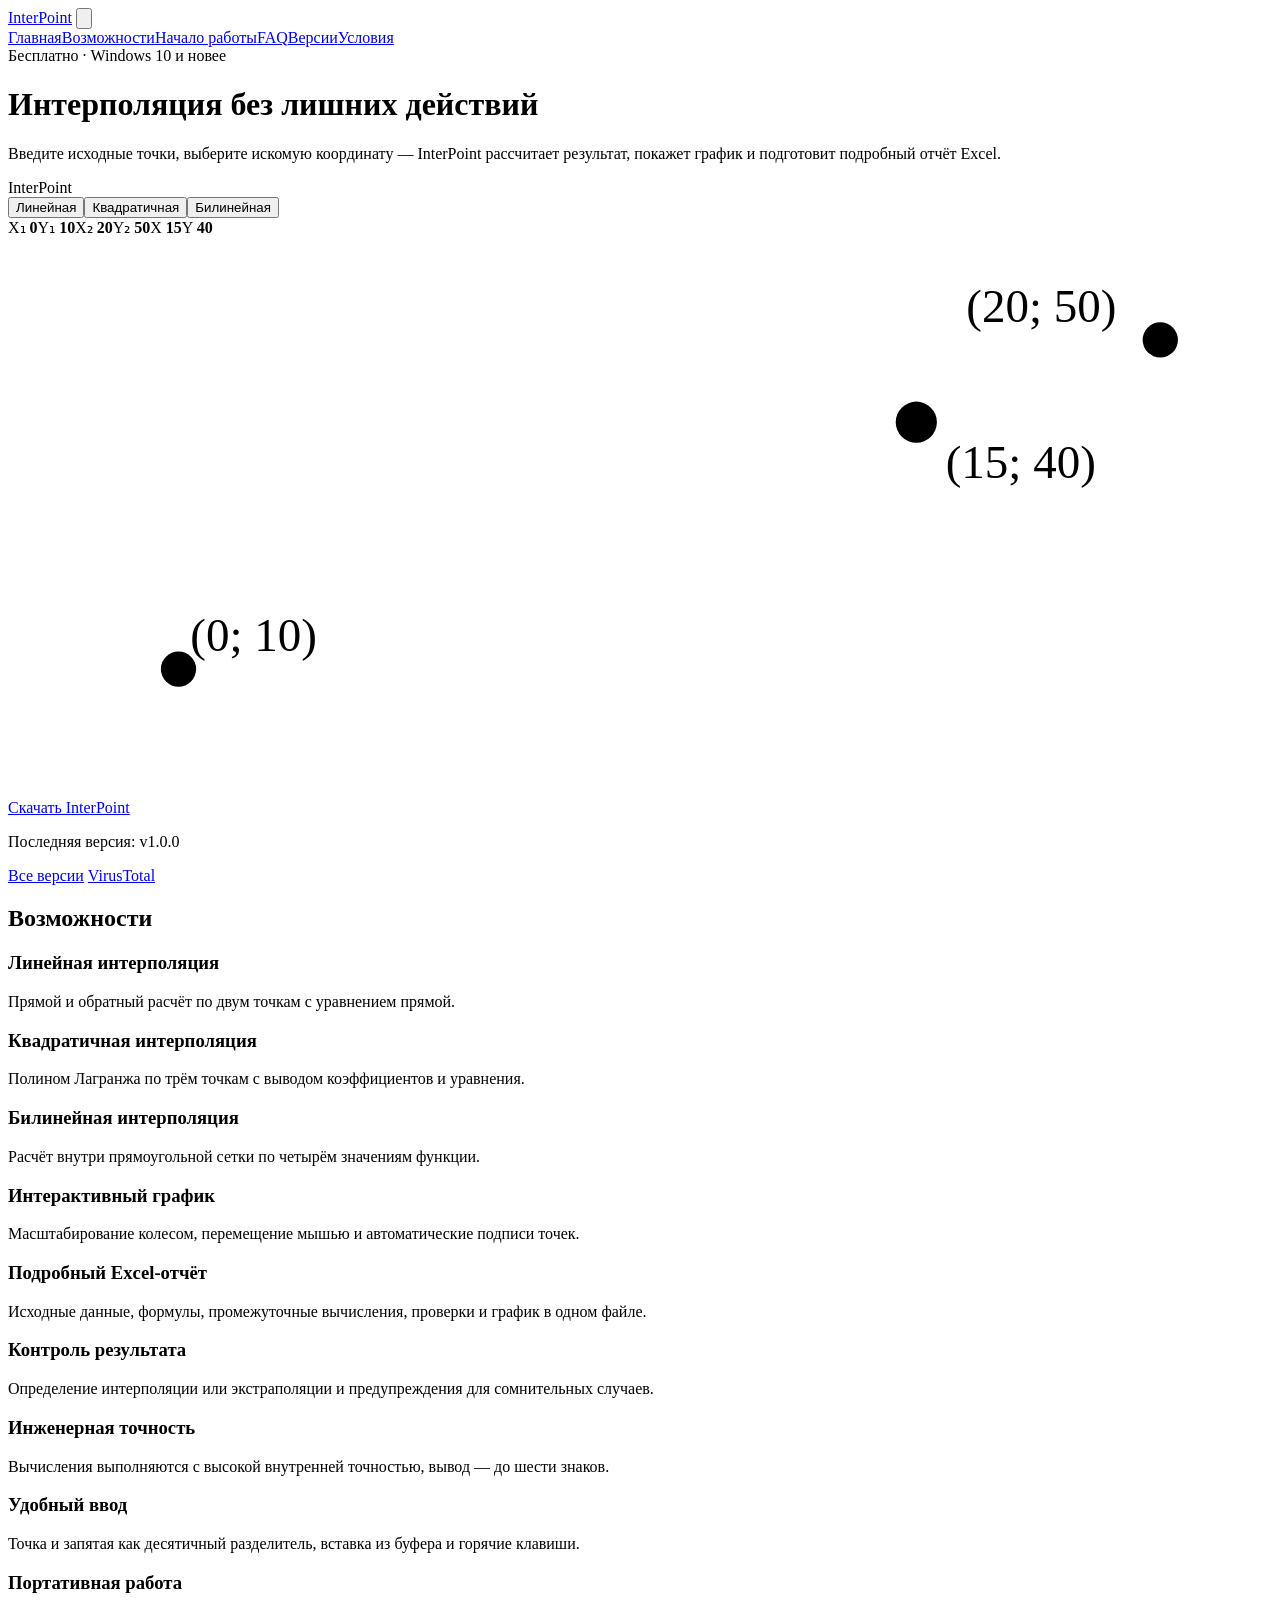
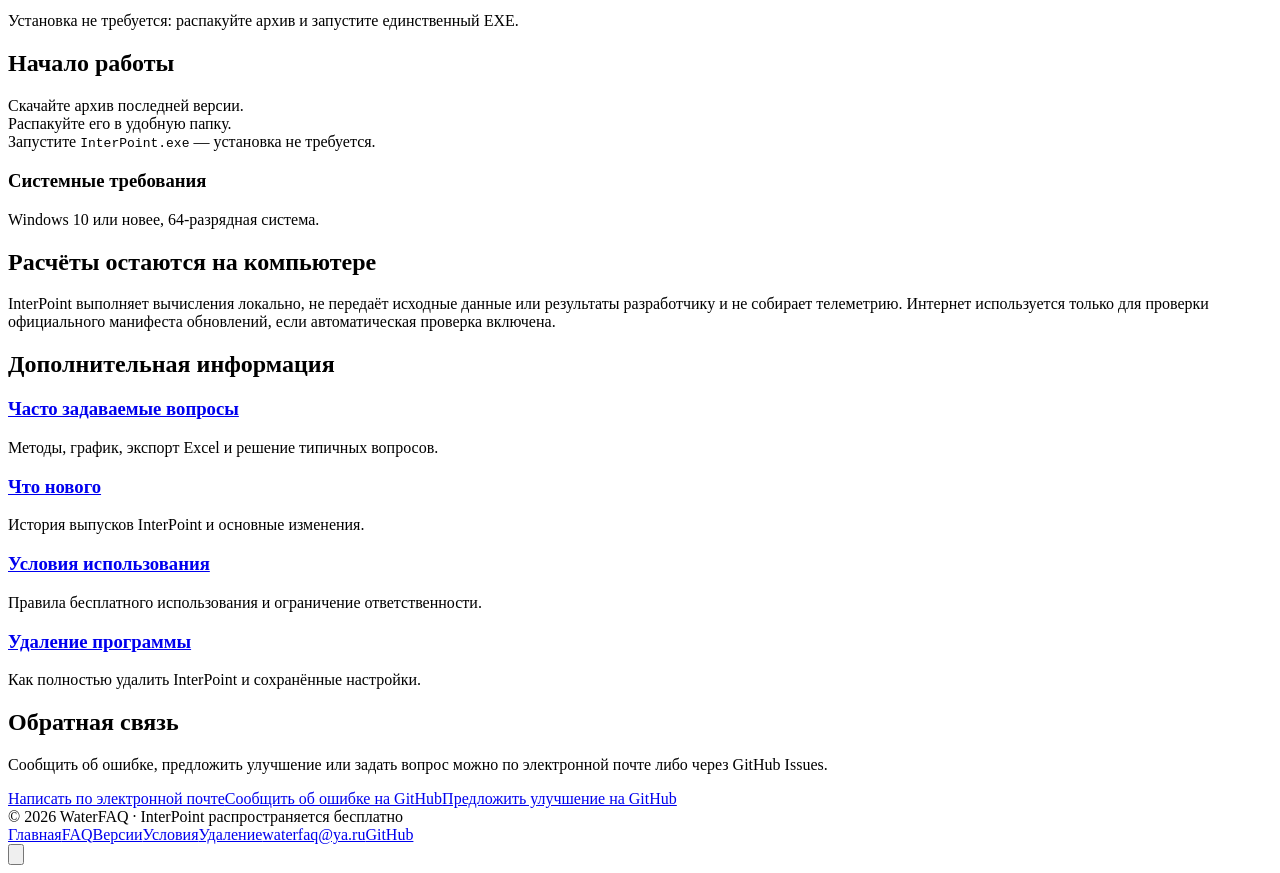
==== index.html @ ad7ce95d "Добавлены основные файлы сайта" ====
<!doctype html>
<html lang="ru">
<head>
  <meta charset="utf-8">
  <meta name="viewport" content="width=device-width,initial-scale=1,viewport-fit=cover">
  <meta name="description" content="InterPoint — бесплатный калькулятор линейной, квадратичной и билинейной интерполяции для Windows с графиком и экспортом расчёта в Excel.">
  <meta name="theme-color" content="#eef5ff" media="(prefers-color-scheme: light)">
  <meta name="theme-color" content="#151b27" media="(prefers-color-scheme: dark)">
  <meta property="og:type" content="website">
  <meta property="og:title" content="InterPoint — калькулятор интерполяции">
  <meta property="og:description" content="Линейная, квадратичная и билинейная интерполяция, наглядный график и подробный отчёт Excel.">
  <meta property="og:url" content="https://water-faq.github.io/InterPoint/">
  <meta property="og:image" content="https://water-faq.github.io/InterPoint/assets/images/social-preview.png">
  <link rel="icon" type="image/png" sizes="32x32" href="assets/icons/icon-32.png">
  <link rel="apple-touch-icon" sizes="180x180" href="assets/icons/apple-touch-icon.png">
  <link rel="manifest" href="site.webmanifest">
  <link rel="stylesheet" href="assets/css/styles.css?v=1">
  <title>InterPoint — калькулятор интерполяции</title>
</head>
<body>
  <header class="site-header"><div class="wrap top">
    <a class="logo interpoint-logo" href="#" aria-label="InterPoint — наверх"><img src="assets/icons/icon-192.png" alt=""><span>InterPoint</span></a>
    <button class="menu-toggle" type="button" aria-label="Открыть меню" aria-expanded="false" aria-controls="site-navigation"><svg class="icon-menu" viewBox="0 0 24 24" fill="none" stroke="currentColor" stroke-width="2" stroke-linecap="round"><path d="M4 7h16M4 12h16M4 17h16"/></svg><svg class="icon-close" viewBox="0 0 24 24" fill="none" stroke="currentColor" stroke-width="2" stroke-linecap="round"><path d="M6 6l12 12M18 6L6 18"/></svg></button>
    <nav id="site-navigation" class="nav" aria-label="Основная навигация"><a href="index.html" aria-current="page">Главная</a><a href="#features">Возможности</a><a href="#start">Начало работы</a><a href="faq.html">FAQ</a><a href="changelog.html">Версии</a><a href="terms.html">Условия</a></nav>
  </div></header>

  <main class="wrap">
    <div class="hero"><div class="hero-content">
      <div class="eyebrow">Бесплатно · Windows 10 и новее</div>
      <h1>Интерполяция без лишних действий</h1>
      <p class="lead">Введите исходные точки, выберите искомую координату — InterPoint рассчитает результат, покажет график и подготовит подробный отчёт Excel.</p>

      <div class="calc-demo interpoint-demo" aria-label="Демонстрация InterPoint">
        <div class="demo-toolbar"><span class="demo-app"><img src="assets/icons/icon-32.png" alt="">InterPoint</span><div class="demo-tabs" role="tablist" aria-label="Режим демонстрации"><button type="button" role="tab" aria-selected="true" data-interpoint-mode="linear">Линейная</button><button type="button" role="tab" aria-selected="false" data-interpoint-mode="quadratic">Квадратичная</button><button type="button" role="tab" aria-selected="false" data-interpoint-mode="bilinear">Билинейная</button></div></div>
        <div class="demo-body">
          <div class="demo-values" data-interpoint-values><span>X₁ <b>0</b></span><span>Y₁ <b>10</b></span><span>X₂ <b>20</b></span><span>Y₂ <b>50</b></span><span class="demo-target">X <b>15</b></span><span class="demo-result-value">Y <b>40</b></span></div>
          <svg class="demo-chart" data-interpoint-chart viewBox="0 0 430 190" role="img" aria-label="График линейной интерполяции"><path class="chart-grid" d="M45 22V160M45 160H410M45 125H410M45 90H410M45 55H410M135 22V160M225 22V160M315 22V160M405 22V160"/><path class="chart-line" d="M58 147L392 35"/><circle cx="58" cy="147" r="6"/><circle cx="392" cy="35" r="6"/><circle class="chart-target" cx="309" cy="63" r="7"/><text x="62" y="141">(0; 10)</text><text x="319" y="82">(15; 40)</text><text x="326" y="29">(20; 50)</text></svg>
        </div>
      </div>

      <div class="hero-actions">
        <div class="download-group"><a id="download" class="button" href="https://github.com/Water-FAQ/InterPoint/releases/latest/download/InterPoint.zip">Скачать InterPoint</a><p id="version" class="meta">Последняя версия: v1.0.0</p></div>
        <a class="button secondary" href="changelog.html">Все версии</a>
        <a class="button secondary virustotal-button" href="https://www.virustotal.com/gui/file/0685c42fb659fcc0776ff8410918f7ebf885d155453a8ee5a3f4abb570f7c36a?nocache=1" target="_blank" rel="noopener noreferrer">VirusTotal</a>
      </div>
    </div></div>

    <section id="features"><h2>Возможности</h2><div class="grid">
      <article class="card"><h3>Линейная интерполяция</h3><p>Прямой и обратный расчёт по двум точкам с уравнением прямой.</p></article>
      <article class="card"><h3>Квадратичная интерполяция</h3><p>Полином Лагранжа по трём точкам с выводом коэффициентов и уравнения.</p></article>
      <article class="card"><h3>Билинейная интерполяция</h3><p>Расчёт внутри прямоугольной сетки по четырём значениям функции.</p></article>
      <article class="card"><h3>Интерактивный график</h3><p>Масштабирование колесом, перемещение мышью и автоматические подписи точек.</p></article>
      <article class="card"><h3>Подробный Excel-отчёт</h3><p>Исходные данные, формулы, промежуточные вычисления, проверки и график в одном файле.</p></article>
      <article class="card"><h3>Контроль результата</h3><p>Определение интерполяции или экстраполяции и предупреждения для сомнительных случаев.</p></article>
      <article class="card"><h3>Инженерная точность</h3><p>Вычисления выполняются с высокой внутренней точностью, вывод — до шести знаков.</p></article>
      <article class="card"><h3>Удобный ввод</h3><p>Точка и запятая как десятичный разделитель, вставка из буфера и горячие клавиши.</p></article>
      <article class="card"><h3>Портативная работа</h3><p>Установка не требуется: распакуйте архив и запустите единственный EXE.</p></article>
    </div></section>

    <section id="start"><h2>Начало работы</h2><div class="info">
      <div class="card steps"><div class="step"><span>Скачайте архив последней версии.</span></div><div class="step"><span>Распакуйте его в удобную папку.</span></div><div class="step"><span>Запустите <code>InterPoint.exe</code> — установка не требуется.</span></div></div>
      <div class="card"><h3>Системные требования</h3><p>Windows 10 или новее, 64-разрядная система.</p></div>
    </div></section>

    <section id="privacy"><h2>Расчёты остаются на компьютере</h2><div class="card"><p>InterPoint выполняет вычисления локально, не передаёт исходные данные или результаты разработчику и не собирает телеметрию. Интернет используется только для проверки официального манифеста обновлений, если автоматическая проверка включена.</p></div></section>

    <section id="more"><h2>Дополнительная информация</h2><div class="link-grid">
      <article class="card"><h3><a href="faq.html">Часто задаваемые вопросы</a></h3><p>Методы, график, экспорт Excel и решение типичных вопросов.</p></article>
      <article class="card"><h3><a href="changelog.html">Что нового</a></h3><p>История выпусков InterPoint и основные изменения.</p></article>
      <article class="card"><h3><a href="terms.html">Условия использования</a></h3><p>Правила бесплатного использования и ограничение ответственности.</p></article>
      <article class="card"><h3><a href="uninstall.html">Удаление программы</a></h3><p>Как полностью удалить InterPoint и сохранённые настройки.</p></article>
    </div></section>

    <section id="feedback"><h2>Обратная связь</h2><div class="card"><p>Сообщить об ошибке, предложить улучшение или задать вопрос можно по электронной почте либо через GitHub Issues.</p></div><div class="feedback-actions"><a class="button" href="mailto:waterfaq@ya.ru">Написать по электронной почте</a><a class="button secondary" href="https://github.com/Water-FAQ/InterPoint/issues/new?template=bug_report.yml">Сообщить об ошибке на GitHub</a><a class="button secondary" href="https://github.com/Water-FAQ/InterPoint/issues/new?template=feature_request.yml">Предложить улучшение на GitHub</a></div></section>
  </main>
  <footer class="wrap"><span>© 2026 WaterFAQ · InterPoint распространяется бесплатно</span><nav><a href="index.html">Главная</a><a href="faq.html">FAQ</a><a href="changelog.html">Версии</a><a href="terms.html">Условия</a><a href="uninstall.html">Удаление</a><a href="mailto:waterfaq@ya.ru">waterfaq@ya.ru</a><a href="https://github.com/Water-FAQ/InterPoint">GitHub</a></nav></footer>
  <button class="back-to-top" type="button" aria-label="Наверх" title="Наверх" aria-hidden="true"><svg viewBox="0 0 24 24" fill="none" stroke="currentColor" stroke-width="2.4" stroke-linecap="round" stroke-linejoin="round"><path d="M5 11l7-7 7 7M12 4v16"/></svg></button>
  <script>fetch('update.json',{cache:'no-store'}).then(r=>r.ok?r.json():Promise.reject()).then(m=>{if(m.version)document.getElementById('version').textContent='Последняя версия: v'+m.version;if(m.download_url)document.getElementById('download').href=m.download_url}).catch(()=>{});</script>
  <script src="assets/js/site.js?v=1"></script>
</body>
</html>
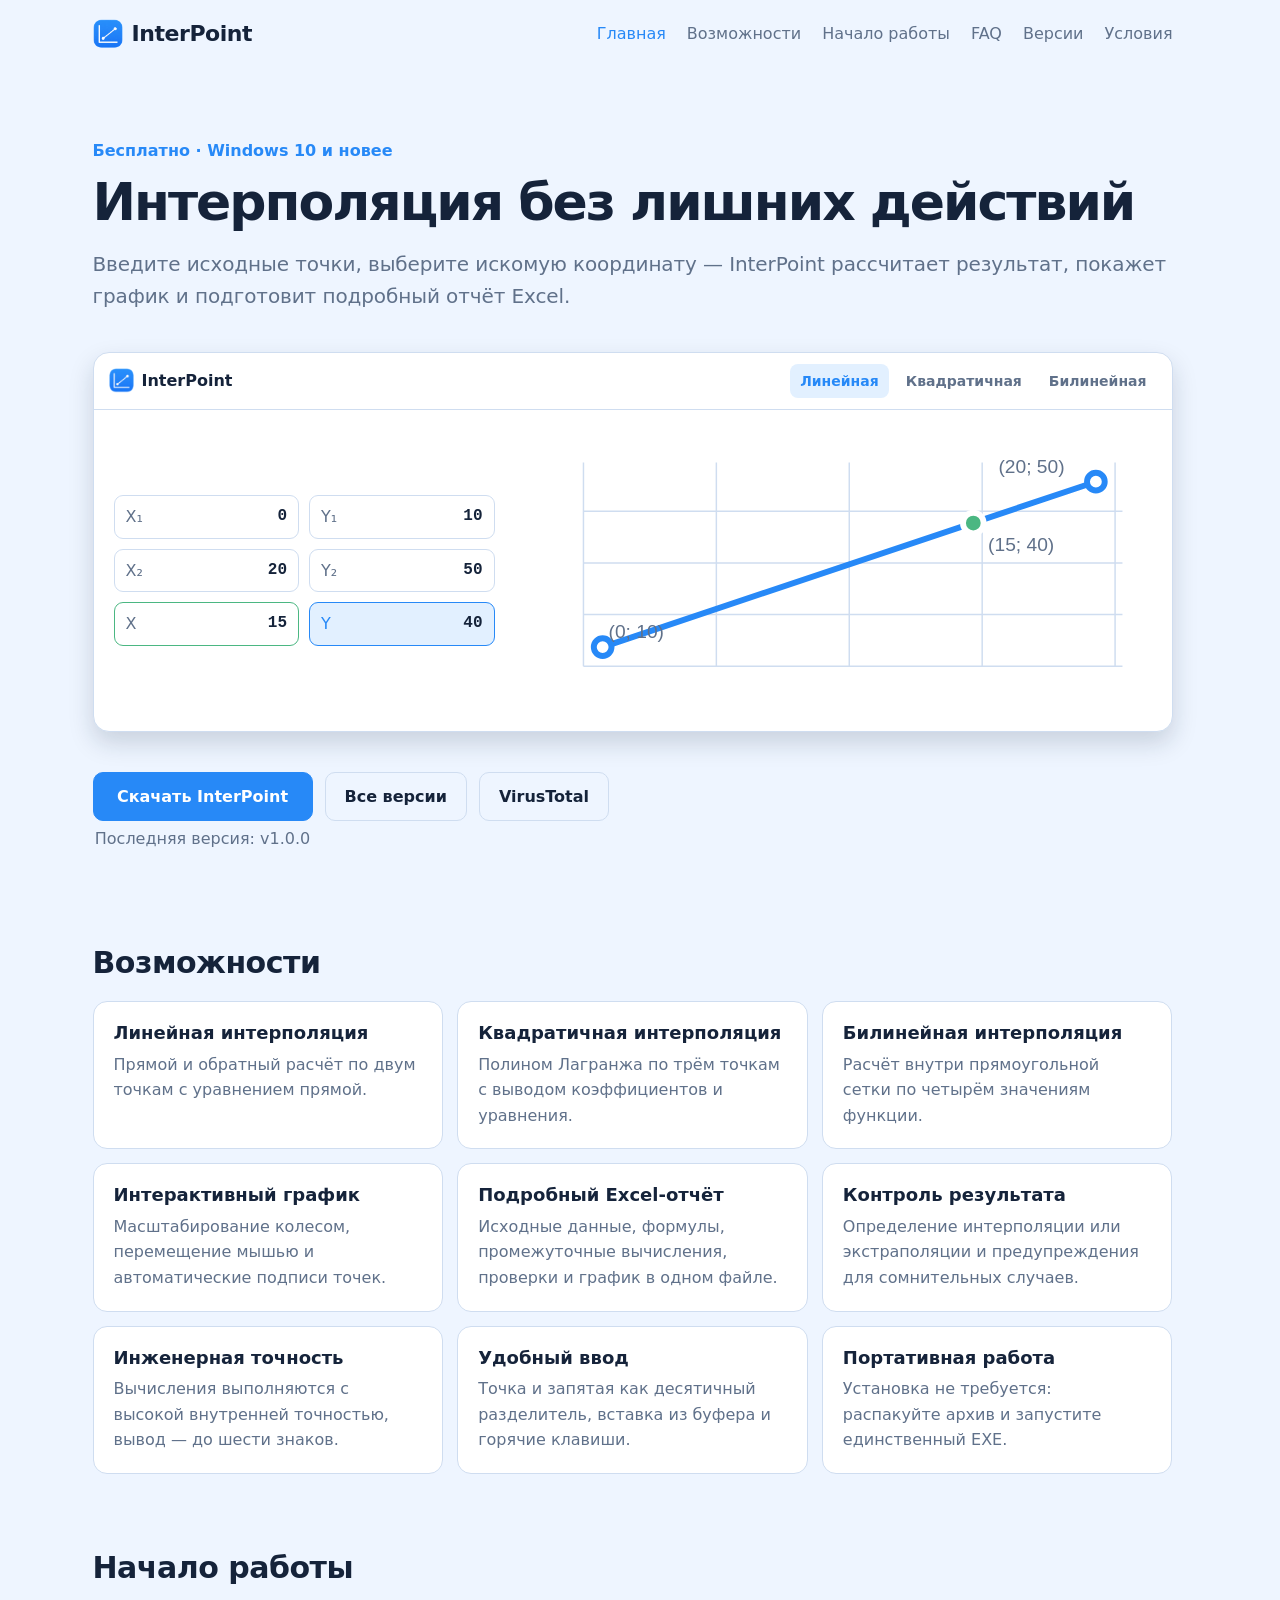
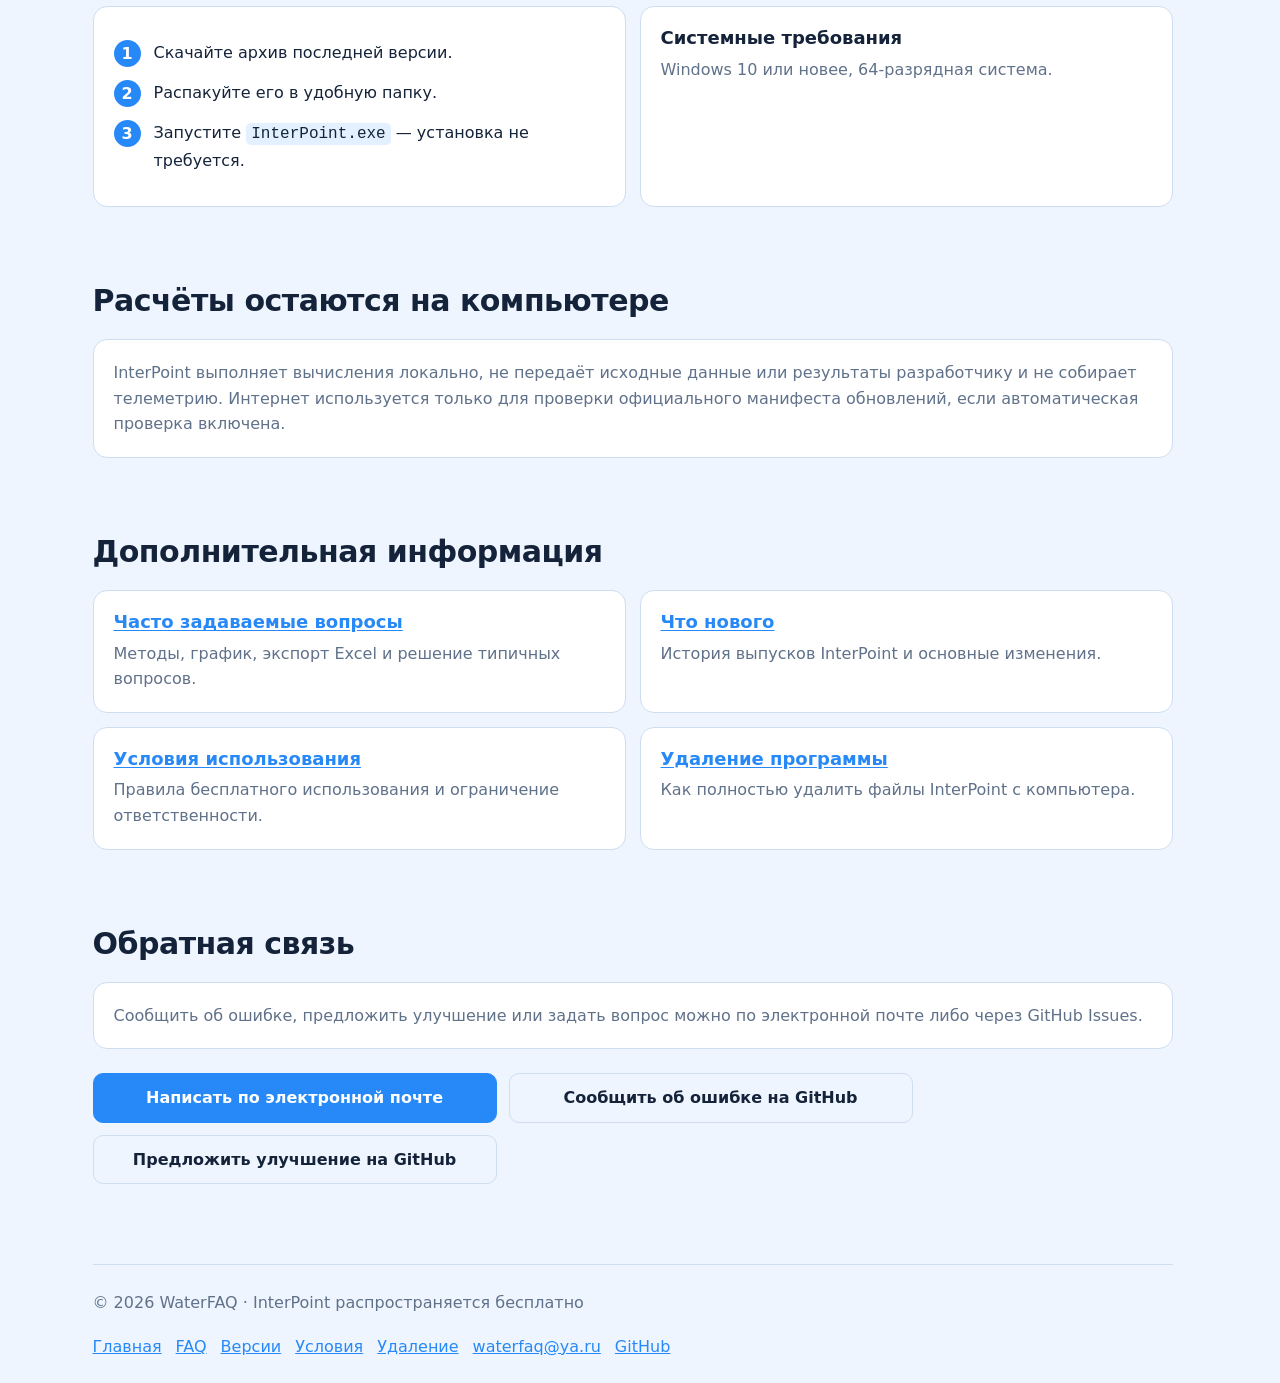
==== commit 91b7b02b: "Исправлена демонстрация графиков" ====
--- a/index.html
+++ b/index.html
@@ -34,7 +34,7 @@
         <div class="demo-toolbar"><span class="demo-app"><img src="assets/icons/icon-32.png" alt="">InterPoint</span><div class="demo-tabs" role="tablist" aria-label="Режим демонстрации"><button type="button" role="tab" aria-selected="true" data-interpoint-mode="linear">Линейная</button><button type="button" role="tab" aria-selected="false" data-interpoint-mode="quadratic">Квадратичная</button><button type="button" role="tab" aria-selected="false" data-interpoint-mode="bilinear">Билинейная</button></div></div>
         <div class="demo-body">
           <div class="demo-values" data-interpoint-values><span>X₁ <b>0</b></span><span>Y₁ <b>10</b></span><span>X₂ <b>20</b></span><span>Y₂ <b>50</b></span><span class="demo-target">X <b>15</b></span><span class="demo-result-value">Y <b>40</b></span></div>
-          <svg class="demo-chart" data-interpoint-chart viewBox="0 0 430 190" role="img" aria-label="График линейной интерполяции"><path class="chart-grid" d="M45 22V160M45 160H410M45 125H410M45 90H410M45 55H410M135 22V160M225 22V160M315 22V160M405 22V160"/><path class="chart-line" d="M58 147L392 35"/><circle cx="58" cy="147" r="6"/><circle cx="392" cy="35" r="6"/><circle class="chart-target" cx="309" cy="63" r="7"/><text x="62" y="141">(0; 10)</text><text x="319" y="82">(15; 40)</text><text x="326" y="29">(20; 50)</text></svg>
+          <svg class="demo-chart" data-interpoint-chart viewBox="0 0 430 190" role="img" aria-label="График линейной интерполяции"><path class="chart-grid" d="M45 22V160M45 160H410M45 125H410M45 90H410M45 55H410M135 22V160M225 22V160M315 22V160M405 22V160"/><path class="chart-line" d="M58 147L392 35"/><circle cx="58" cy="147" r="6"/><circle cx="392" cy="35" r="6"/><circle class="chart-target" cx="309" cy="63" r="7"/><text x="68" y="166">(0; 10)</text><text x="319" y="84">(15; 40)</text><text x="326" y="24">(20; 50)</text></svg>
         </div>
       </div>
 
@@ -68,7 +68,7 @@
       <article class="card"><h3><a href="faq.html">Часто задаваемые вопросы</a></h3><p>Методы, график, экспорт Excel и решение типичных вопросов.</p></article>
       <article class="card"><h3><a href="changelog.html">Что нового</a></h3><p>История выпусков InterPoint и основные изменения.</p></article>
       <article class="card"><h3><a href="terms.html">Условия использования</a></h3><p>Правила бесплатного использования и ограничение ответственности.</p></article>
-      <article class="card"><h3><a href="uninstall.html">Удаление программы</a></h3><p>Как полностью удалить InterPoint и сохранённые настройки.</p></article>
+      <article class="card"><h3><a href="uninstall.html">Удаление программы</a></h3><p>Как полностью удалить файлы InterPoint с компьютера.</p></article>
     </div></section>
 
     <section id="feedback"><h2>Обратная связь</h2><div class="card"><p>Сообщить об ошибке, предложить улучшение или задать вопрос можно по электронной почте либо через GitHub Issues.</p></div><div class="feedback-actions"><a class="button" href="mailto:waterfaq@ya.ru">Написать по электронной почте</a><a class="button secondary" href="https://github.com/Water-FAQ/InterPoint/issues/new?template=bug_report.yml">Сообщить об ошибке на GitHub</a><a class="button secondary" href="https://github.com/Water-FAQ/InterPoint/issues/new?template=feature_request.yml">Предложить улучшение на GitHub</a></div></section>
--- a/assets/css/styles.css
+++ b/assets/css/styles.css
@@ -0,0 +1,598 @@
+:root {
+  color-scheme: light;
+  --bg: #eef5ff;
+  --panel: #ffffff;
+  --field: #f8fafd;
+  --text: #15233a;
+  --muted: #60718a;
+  --border: #cfddf0;
+  --accent: #2789f7;
+  --accent-soft: #e2f0ff;
+  --shadow: #14243a18;
+  --shot-shadow: #14243a2b;
+  --warning: #fff4e5;
+  --warning-text: #9a4b00;
+  --header-height: 68px;
+}
+
+* { box-sizing: border-box; }
+html {
+  min-height: 100%;
+  background: var(--bg);
+  scroll-behavior: smooth;
+  scrollbar-gutter: stable;
+  -webkit-text-size-adjust: 100%;
+  text-size-adjust: 100%;
+}
+body {
+  min-width: 280px;
+  min-height: 100%;
+  margin: 0;
+  background: var(--bg);
+  color: var(--text);
+  font-family: "Segoe UI", system-ui, -apple-system, sans-serif;
+  font-size: 16px;
+  line-height: 1.6;
+  overflow-x: hidden;
+}
+button, input, select { font: inherit; }
+a { color: var(--accent); }
+code {
+  padding: 2px 5px;
+  border-radius: 5px;
+  background: var(--accent-soft);
+  font-family: Consolas, "SFMono-Regular", monospace;
+  overflow-wrap: anywhere;
+}
+.wrap { width: min(1080px, calc(100% - 36px)); margin-inline: auto; }
+
+.site-header { position: relative; z-index: 40; background: var(--bg); }
+.top {
+  display: flex;
+  align-items: center;
+  justify-content: space-between;
+  gap: 24px;
+  height: var(--header-height);
+  padding: 0;
+}
+.logo { display: flex; flex: 0 0 auto; align-items: center; text-decoration: none; }
+.logo picture, .logo img { display: block; }
+.logo img { width: auto; height: 25px; }
+.interpoint-logo { gap: 9px; color: var(--text); font-size: 22px; font-weight: 720; letter-spacing: -.45px; }
+.interpoint-logo img { width: 30px; height: 30px; border-radius: 8px; }
+.nav { display: flex; flex: 1 1 auto; align-items: center; justify-content: flex-end; gap: 21px; }
+.nav a { color: var(--muted); text-decoration: none; }
+.nav a:hover, .nav a[aria-current="page"] { color: var(--accent); }
+.menu-toggle {
+  display: none;
+  place-items: center;
+  width: 42px;
+  height: 42px;
+  padding: 0;
+  border: 1px solid var(--border);
+  border-radius: 11px;
+  background: var(--panel);
+  color: var(--text);
+  cursor: pointer;
+}
+.menu-toggle svg { width: 22px; height: 22px; }
+.menu-toggle .icon-close { display: none; }
+.menu-toggle[aria-expanded="true"] .icon-menu { display: none; }
+.menu-toggle[aria-expanded="true"] .icon-close { display: block; }
+
+.hero { padding: 70px 0 55px; }
+.hero-content { width: 100%; }
+.eyebrow { color: var(--accent); font-weight: 650; }
+.hero h1 {
+  margin: 10px 0 18px;
+  font-size: clamp(38px, 4.65vw, 52px);
+  line-height: 1.08;
+  letter-spacing: -2px;
+  white-space: nowrap;
+}
+.lead { max-width: 100%; margin-bottom: 0; color: var(--muted); font-size: 20px; letter-spacing: -.1px; }
+
+.calc-demo { margin: 40px 0 0; }
+.calc-demo-desktop {
+  display: flex;
+  align-items: center;
+  gap: 8px;
+  min-height: 64px;
+  padding: 8px 10px 8px 15px;
+  border: 1px solid var(--border);
+  border-radius: 15px;
+  background: var(--panel);
+  box-shadow: 0 11px 25px var(--shot-shadow);
+}
+.demo-logo img { display: block; width: 142px; height: auto; }
+.demo-field {
+  display: flex;
+  flex: 1 1 auto;
+  align-items: center;
+  min-width: 0;
+  height: 44px;
+  padding: 0 14px;
+  border: 1px solid var(--border);
+  border-radius: 10px;
+  background: var(--field);
+  font-family: Consolas, "SFMono-Regular", monospace;
+  font-size: 16px;
+  white-space: nowrap;
+  overflow: hidden;
+}
+.demo-expression { color: var(--text); }
+.demo-result { margin-left: .35em; color: var(--muted); opacity: .86; }
+.demo-result.is-confirmed { color: var(--text); opacity: 1; }
+.demo-caret {
+  width: 1px;
+  height: 19px;
+  margin-left: 1px;
+  background: var(--text);
+  animation: caret-blink .85s steps(1) infinite;
+}
+@keyframes caret-blink { 50% { opacity: 0; } }
+.demo-control {
+  display: grid;
+  flex: 0 0 auto;
+  place-items: center;
+  width: 40px;
+  height: 42px;
+  border-radius: 10px;
+  color: var(--text);
+  font-size: 14px;
+}
+.demo-control.copy svg { width: 20px; height: 20px; }
+.demo-control.pin { background: var(--accent); color: #fff; }
+.demo-control.pin svg { width: 23px; height: 23px; }
+.demo-control.close { width: 42px; }
+.demo-control.close svg { width: 22px; height: 22px; }
+.calc-demo-mobile { display: none; }
+.interpoint-demo { overflow: hidden; border: 1px solid var(--border); border-radius: 16px; background: var(--panel); box-shadow: 0 11px 25px var(--shot-shadow); }
+.demo-toolbar { display: flex; align-items: center; justify-content: space-between; gap: 16px; padding: 11px 15px; border-bottom: 1px solid var(--border); }
+.demo-app { display: inline-flex; align-items: center; gap: 8px; font-weight: 700; }
+.demo-app img { width: 25px; height: 25px; border-radius: 7px; }
+.demo-tabs { display: flex; gap: 7px; color: var(--muted); font-size: 14px; }
+.demo-tabs button { padding: 6px 10px; border: 0; border-radius: 8px; background: transparent; color: var(--muted); font: inherit; font-weight: 600; cursor: pointer; }
+.demo-tabs button:hover { color: var(--accent); }
+.demo-tabs button[aria-selected="true"] { background: var(--accent-soft); color: var(--accent); }
+.demo-tabs button:focus-visible { outline: 2px solid var(--accent); outline-offset: 2px; }
+.demo-body { display: grid; grid-template-columns: minmax(220px, .75fr) minmax(360px, 1.25fr); gap: 22px; padding: 20px; }
+.demo-values { display: grid; grid-template-columns: 1fr 1fr; align-content: center; gap: 10px; }
+.demo-values span { display: flex; align-items: center; justify-content: space-between; gap: 12px; min-height: 40px; padding: 8px 11px; border: 1px solid var(--border); border-radius: 9px; color: var(--muted); }
+.demo-values b { color: var(--text); font-family: Consolas, monospace; font-weight: 600; }
+.demo-values .demo-target { border-color: #4bb782; }
+.demo-values .demo-result-value { border-color: var(--accent); background: var(--accent-soft); color: var(--accent); }
+.demo-chart { width: 100%; min-height: 190px; color: var(--accent); }
+.demo-chart .chart-grid { fill: none; stroke: var(--border); stroke-width: 1; }
+.demo-chart .chart-line { fill: none; stroke: var(--accent); stroke-width: 4; stroke-linecap: round; }
+.demo-chart .chart-line-thin { stroke-width: 2; opacity: .5; }
+.demo-chart .chart-surface { fill: var(--accent-soft); stroke: var(--accent); stroke-width: 3; opacity: .8; }
+.demo-chart circle { fill: var(--panel); stroke: var(--accent); stroke-width: 4; }
+.demo-chart .chart-target { fill: #4bb782; stroke: #fff; }
+.demo-chart text { fill: var(--muted); font: 13px "Segoe UI", sans-serif; }
+
+.hero-actions {
+  display: flex;
+  flex-wrap: wrap;
+  align-items: flex-start;
+  gap: 12px;
+  margin-top: 40px;
+}
+.download-group { display: grid; justify-items: center; width: 220px; }
+.download-group .meta { width: 100%; margin: 5px 0 0; text-align: center; white-space: nowrap; }
+.actions { display: flex; flex-wrap: wrap; gap: 12px; margin-top: 28px; }
+.feedback-actions {
+  display: grid;
+  grid-template-columns: repeat(2, minmax(0, 1fr));
+  gap: 12px;
+  width: min(100%, 820px);
+  margin-top: 24px;
+}
+.feedback-actions .button { width: 100%; }
+.button {
+  display: inline-flex;
+  align-items: center;
+  justify-content: center;
+  min-height: 46px;
+  padding: 11px 19px;
+  border: 1px solid var(--accent);
+  border-radius: 10px;
+  background: var(--accent);
+  color: #fff;
+  font-weight: 650;
+  text-align: center;
+  text-decoration: none;
+}
+#download { width: 100%; }
+.button:hover { filter: brightness(.96); }
+.button.secondary { border-color: var(--border); background: transparent; color: var(--text); }
+.button.secondary:hover { border-color: var(--accent); }
+
+section { padding: 38px 0; scroll-margin-top: 24px; }
+h1, h2, h3 { line-height: 1.2; }
+h2 { margin: 0 0 20px; font-size: 30px; letter-spacing: -.5px; }
+h3 { margin: 0 0 8px; font-size: 18px; }
+p { margin: 0 0 14px; }
+.grid { display: grid; grid-template-columns: repeat(3, 1fr); gap: 14px; }
+.card {
+  padding: 20px;
+  border: 1px solid var(--border);
+  border-radius: 14px;
+  background: var(--panel);
+}
+.card p:last-child { margin-bottom: 0; }
+.card p, .meta { color: var(--muted); }
+.info { display: grid; grid-template-columns: 1fr 1fr; gap: 14px; }
+.steps { counter-reset: step; }
+.step { display: grid; grid-template-columns: 27px minmax(0, 1fr); align-items: start; gap: 13px; margin: 13px 0; }
+.step::before {
+  counter-increment: step;
+  content: counter(step);
+  display: grid;
+  place-items: center;
+  width: 27px;
+  height: 27px;
+  border-radius: 50%;
+  background: var(--accent);
+  color: #fff;
+  font-weight: 650;
+}
+.page-head { padding: 54px 0 28px; }
+.page-head h1 { margin: 0 0 12px; font-size: clamp(34px, 5vw, 52px); letter-spacing: -1px; }
+.page-head p { max-width: 760px; color: var(--muted); font-size: 18px; }
+.content { max-width: none; }
+.content section { padding: 24px 0; }
+.content ul, .content ol { padding-left: 24px; }
+.content li + li { margin-top: 7px; }
+.notice {
+  margin: 18px 0;
+  padding: 15px 17px;
+  border: 1px solid var(--border);
+  border-radius: 12px;
+  background: var(--panel);
+}
+.warning { background: var(--warning); color: var(--warning-text); }
+.faq-layout, .version-layout {
+  display: grid;
+  grid-template-columns: minmax(280px, 300px) minmax(0, 1fr);
+  align-items: start;
+  gap: 36px;
+}
+.faq-sidebar, .version-sidebar {
+  position: sticky;
+  top: calc(var(--header-height) + 24px);
+  max-height: calc(100vh - var(--header-height) - 48px);
+  overflow-y: auto;
+  scrollbar-width: thin;
+}
+.faq-toc, .version-toc { display: grid; gap: 4px; padding: 0; }
+.faq-toc a, .version-toc a {
+  position: relative;
+  padding: 10px 14px 10px 18px;
+  border-radius: 9px;
+  color: var(--muted);
+  text-decoration: none;
+}
+.faq-toc a::before, .version-toc a::before {
+  content: "";
+  position: absolute;
+  top: 8px;
+  bottom: 8px;
+  left: 0;
+  width: 3px;
+  border-radius: 3px;
+  background: transparent;
+}
+.faq-toc a:hover, .version-toc a:hover { color: var(--accent); background: var(--accent-soft); }
+.faq-toc a.is-active, .version-toc a.is-active { color: var(--accent); background: var(--accent-soft); font-weight: 650; }
+.faq-toc a.is-active::before, .version-toc a.is-active::before { background: var(--accent); }
+.faq-controls { display: grid; gap: 4px; margin-top: 10px; }
+.faq-controls button {
+  width: 100%;
+  padding: 10px 14px 10px 18px;
+  border: 0;
+  border-radius: 9px;
+  background: transparent;
+  color: var(--muted);
+  text-align: left;
+  cursor: pointer;
+}
+.faq-controls button:hover { color: var(--accent); background: var(--accent-soft); }
+.faq-controls button:focus-visible { outline: 2px solid var(--accent); outline-offset: 2px; }
+.mobile-toc { display: none; }
+.mobile-toc-toggle {
+  display: grid;
+  place-items: center;
+  width: 46px;
+  height: 46px;
+  padding: 0;
+  border: 1px solid var(--accent);
+  border-radius: 12px;
+  background: var(--accent);
+  color: #fff;
+  box-shadow: 0 8px 20px var(--shot-shadow);
+  cursor: pointer;
+}
+.mobile-toc-toggle svg { width: 23px; height: 23px; }
+.mobile-toc-toggle .icon-close { display: none; }
+.mobile-toc-toggle[aria-expanded="true"] .icon-list { display: none; }
+.mobile-toc-toggle[aria-expanded="true"] .icon-close { display: block; }
+.mobile-toc-toggle:focus-visible { outline: 2px solid var(--accent); outline-offset: 3px; }
+.mobile-toc-panel {
+  position: absolute;
+  bottom: calc(100% + 10px);
+  left: 0;
+  display: grid;
+  width: min(310px, calc(100vw - 28px));
+  max-height: min(430px, calc(100vh - 120px));
+  gap: 3px;
+  padding: 8px;
+  border: 1px solid var(--border);
+  border-radius: 14px;
+  background: var(--panel);
+  box-shadow: 0 14px 35px var(--shadow);
+  overflow-y: auto;
+  opacity: 0;
+  visibility: hidden;
+  transform: translateY(8px);
+  pointer-events: none;
+  transition: opacity .18s ease, transform .18s ease, visibility .18s ease;
+}
+.mobile-toc-panel.is-open { opacity: 1; visibility: visible; transform: translateY(0); pointer-events: auto; }
+.mobile-toc-panel a {
+  padding: 11px 13px;
+  border-radius: 9px;
+  color: var(--muted);
+  font-weight: 600;
+  text-decoration: none;
+}
+.mobile-toc-panel a:hover, .mobile-toc-panel a.is-active { color: var(--accent); background: var(--accent-soft); }
+.mobile-toc-panel .faq-controls {
+  gap: 3px;
+  margin-top: 5px;
+  padding-top: 6px;
+  border-top: 1px solid var(--border);
+}
+.mobile-toc-panel .faq-controls button { padding: 11px 13px; }
+.faq-groups { min-width: 0; }
+.content .faq-group { padding: 0 0 42px; scroll-margin-top: 28px; }
+.content .faq-group:last-child { padding-bottom: 0; }
+.faq-group h2 { margin-bottom: 16px; }
+.faq-list { display: grid; gap: 10px; }
+.faq-list details { border: 1px solid var(--border); border-radius: 12px; background: var(--panel); overflow: hidden; }
+.faq-list summary {
+  display: grid;
+  grid-template-columns: minmax(0, 1fr) 22px;
+  align-items: center;
+  gap: 14px;
+  padding: 16px 18px;
+  cursor: pointer;
+  font-weight: 650;
+  list-style: none;
+}
+.faq-list summary::-webkit-details-marker { display: none; }
+.faq-list summary::after {
+  content: "";
+  width: 10px;
+  height: 10px;
+  margin: 0 auto 5px;
+  border-right: 2px solid var(--muted);
+  border-bottom: 2px solid var(--muted);
+  transform: rotate(45deg);
+  transition: transform .16s ease, margin .16s ease;
+}
+.faq-list details[open] summary::after { margin: 5px auto 0; transform: rotate(225deg); }
+.faq-answer { padding: 0 18px 17px; color: var(--muted); }
+.faq-answer p:last-child, .faq-answer ul:last-child { margin-bottom: 0; }
+.release { margin: 0 0 16px; padding: 20px; border: 1px solid var(--border); border-radius: 14px; background: var(--panel); }
+.release-list { min-width: 0; }
+.release[data-scroll-section] { scroll-margin-top: 24px; }
+.release-head { display: flex; justify-content: space-between; gap: 16px; align-items: baseline; }
+.release time { color: var(--muted); }
+.link-grid { display: grid; grid-template-columns: repeat(2, 1fr); gap: 14px; }
+.link-grid h3 a { text-decoration: underline; text-underline-offset: 2px; }
+
+footer {
+  display: flex;
+  align-items: center;
+  justify-content: space-between;
+  gap: 18px;
+  flex-wrap: wrap;
+  min-height: 88px;
+  margin-top: 42px;
+  padding: 25px 0;
+  border-top: 1px solid var(--border);
+  color: var(--muted);
+}
+footer nav { display: flex; flex-wrap: wrap; gap: 14px; }
+
+.back-to-top {
+  position: fixed;
+  right: 22px;
+  bottom: 22px;
+  z-index: 30;
+  display: grid;
+  place-items: center;
+  width: 46px;
+  height: 46px;
+  padding: 0;
+  border: 1px solid var(--accent);
+  border-radius: 12px;
+  background: var(--accent);
+  color: #fff;
+  box-shadow: 0 8px 20px var(--shot-shadow);
+  cursor: pointer;
+  opacity: 0;
+  visibility: hidden;
+  transform: translateY(8px);
+  pointer-events: none;
+  transition: opacity .18s ease, transform .18s ease, visibility .18s ease, filter .18s ease;
+}
+.back-to-top svg { display: block; width: 25px; height: 25px; }
+.back-to-top:hover { filter: brightness(.96); }
+.back-to-top:focus-visible { outline: 2px solid var(--accent); outline-offset: 3px; }
+.back-to-top.is-visible { opacity: 1; visibility: visible; transform: translateY(0); pointer-events: auto; }
+
+.not-found { display: grid; place-items: center; min-height: calc(100vh - var(--header-height) - 130px); padding: 60px 0; text-align: center; }
+.not-found-inner { max-width: 620px; }
+.not-found-code { margin-bottom: 8px; color: var(--accent); font-size: clamp(70px, 14vw, 130px); font-weight: 750; line-height: 1; }
+.not-found h1 { margin: 0 0 12px; font-size: clamp(30px, 5vw, 46px); }
+.not-found p { margin-bottom: 26px; color: var(--muted); font-size: 18px; }
+
+@media (max-width: 820px) {
+  :root { --header-height: 62px; }
+  .wrap { width: min(100% - 32px, 680px); }
+  .top { height: var(--header-height); }
+  .logo img { height: 23px; }
+  .interpoint-logo img { width: 28px; height: 28px; }
+  .menu-toggle { display: grid; }
+  .nav {
+    position: absolute;
+    top: calc(100% - 2px);
+    right: 16px;
+    left: auto;
+    display: grid;
+    width: max-content;
+    max-width: calc(100vw - 32px);
+    gap: 2px;
+    padding: 8px;
+    border: 1px solid var(--border);
+    border-radius: 14px;
+    background: var(--panel);
+    box-shadow: 0 14px 35px var(--shadow);
+    opacity: 0;
+    visibility: hidden;
+    transform: translateY(-6px);
+    pointer-events: none;
+    transition: opacity .16s ease, transform .16s ease, visibility .16s ease;
+  }
+  .nav.is-open { opacity: 1; visibility: visible; transform: translateY(0); pointer-events: auto; }
+  .nav a { padding: 10px 12px; border-radius: 9px; white-space: nowrap; }
+  .nav a:hover, .nav a[aria-current="page"] { background: var(--accent-soft); }
+  .hero { padding: 42px 0 40px; }
+  .hero h1 { white-space: normal; }
+  .grid { grid-template-columns: repeat(2, 1fr); }
+  .demo-body { grid-template-columns: 1fr; }
+  .faq-layout, .version-layout { grid-template-columns: minmax(205px, 225px) minmax(0, 1fr); gap: 24px; }
+}
+
+@media (min-width: 1680px) {
+  .faq-layout, .version-layout { grid-template-columns: minmax(0, 1fr); gap: 0; }
+  .faq-sidebar, .version-sidebar {
+    grid-area: 1 / 1;
+    width: min(300px, calc((100vw - 1080px) / 2 - 36px));
+    transform: translateX(calc(-100% - 36px));
+  }
+  .faq-groups, .release-list { grid-area: 1 / 1; }
+}
+
+@media (max-width: 560px) {
+  .wrap { width: min(100% - 28px, 480px); }
+  .top { gap: 12px; }
+  .logo img { height: 22px; }
+  .interpoint-logo { gap: 7px; font-size: 20px; }
+  .interpoint-logo img { width: 27px; height: 27px; }
+  .hero { padding: 30px 0 28px; }
+  .eyebrow { font-size: 14px; }
+  .hero h1 {
+    margin: 9px 0 14px;
+    font-size: clamp(30px, 9vw, 36px);
+    line-height: 1.09;
+    letter-spacing: -1.1px;
+  }
+  .lead { font-size: 16.5px; line-height: 1.55; }
+  .calc-demo { margin-top: 28px; }
+  .demo-toolbar { align-items: flex-start; padding: 11px 12px; }
+  .demo-toolbar { display: grid; gap: 9px; }
+  .demo-tabs { display: grid; grid-template-columns: repeat(3, 1fr); width: 100%; gap: 4px; }
+  .demo-tabs button { min-width: 0; padding: 6px 4px; font-size: 12px; }
+  .demo-body { gap: 12px; padding: 13px; }
+  .demo-values { gap: 7px; }
+  .demo-values span { min-height: 36px; padding: 6px 9px; font-size: 13px; }
+  .demo-chart { min-height: 150px; }
+  .calc-demo-desktop { display: none; }
+  .calc-demo-mobile {
+    display: block;
+    padding: 14px;
+    border: 1px solid var(--border);
+    border-radius: 14px;
+    background: var(--panel);
+    box-shadow: 0 9px 22px var(--shot-shadow);
+  }
+  .calc-demo-mobile .demo-field { width: 100%; height: 42px; padding: 0 12px; font-size: 14px; }
+  .calc-demo-mobile p { margin: 12px 2px 0; color: var(--muted); font-size: 13.5px; line-height: 1.48; }
+  .hero-actions { display: grid; grid-template-columns: 1fr 1fr; gap: 10px; margin-top: 30px; }
+  .download-group { display: contents; }
+  .download-group .meta { grid-column: 1 / -1; grid-row: 2; margin: -2px 0 0; text-align: center; white-space: normal; }
+  .hero-actions .secondary { grid-column: 2; grid-row: 1; }
+  .virustotal-button { display: none; }
+  .button { min-height: 44px; padding: 9px 13px; font-size: 14px; }
+  section { padding: 28px 0; }
+  h2 { margin-bottom: 16px; font-size: 25px; letter-spacing: -.35px; }
+  h3 { font-size: 17px; }
+  p { margin-bottom: 12px; }
+  .grid, .info, .link-grid { grid-template-columns: 1fr; gap: 11px; }
+  .card { padding: 16px; border-radius: 13px; }
+  .page-head { padding: 34px 0 22px; }
+  .page-head h1 { margin-bottom: 10px; font-size: clamp(30px, 9vw, 38px); line-height: 1.1; letter-spacing: -.8px; }
+  .page-head p { font-size: 16.5px; line-height: 1.52; }
+  .content section { padding: 20px 0; }
+  .content section h2 { font-size: 25px; }
+  .content ul, .content ol { padding-left: 21px; }
+  .content li + li { margin-top: 5px; }
+  .faq-list { gap: 8px; }
+  .faq-layout, .version-layout { display: block; }
+  .faq-sidebar, .version-sidebar { display: none; }
+  .mobile-toc {
+    position: fixed;
+    bottom: calc(14px + env(safe-area-inset-bottom));
+    left: 14px;
+    z-index: 35;
+    display: block;
+  }
+  .content .faq-group { padding-bottom: 34px; }
+  .faq-list summary { padding: 14px 15px; font-size: 16px; }
+  .faq-answer { padding: 0 15px 15px; font-size: 15.5px; line-height: 1.55; }
+  .faq-answer code { padding: 1px 4px; font-size: .94em; }
+  .release { padding: 16px; }
+  .release-head { display: block; }
+  .release-head h2 { margin-bottom: 4px; font-size: 25px; }
+  .release time { display: block; margin-bottom: 12px; }
+  .notice { padding: 14px 15px; }
+  .feedback-actions { display: grid; grid-template-columns: 1fr; gap: 9px; margin-top: 20px; }
+  footer { display: block; min-height: 0; margin-top: 30px; padding: 22px 0 calc(22px + env(safe-area-inset-bottom)); font-size: 14px; }
+  footer nav { display: grid; grid-template-columns: repeat(2, minmax(0, max-content)); gap: 8px 18px; margin-top: 14px; }
+  .back-to-top { right: 14px; bottom: calc(14px + env(safe-area-inset-bottom)); width: 44px; height: 44px; border-radius: 12px; }
+  .back-to-top svg { width: 24px; height: 24px; }
+  .not-found { min-height: calc(100vh - var(--header-height) - 110px); padding: 42px 0; }
+}
+
+@media (max-width: 360px) {
+  .hero-actions { grid-template-columns: 1fr; }
+  .hero-actions .secondary, .download-group .meta { grid-column: 1; }
+  .hero-actions .secondary { grid-row: 2; }
+  .download-group .meta { grid-row: 3; }
+}
+
+@media (prefers-reduced-motion: reduce) {
+  html { scroll-behavior: auto; }
+  .back-to-top, .nav, .mobile-toc-panel, .faq-list summary::after { transition: none; }
+  .demo-caret { animation: none; }
+}
+
+@media (prefers-color-scheme: dark) {
+  :root {
+    color-scheme: dark;
+    --bg: #151b27;
+    --panel: #1d2635;
+    --field: #232e40;
+    --text: #f4f6f8;
+    --muted: #aab2be;
+    --border: #35455d;
+    --accent-soft: #17395e;
+    --shadow: #0006;
+    --shot-shadow: #0008;
+    --warning: #3a2b18;
+    --warning-text: #ffd39a;
+  }
+}
